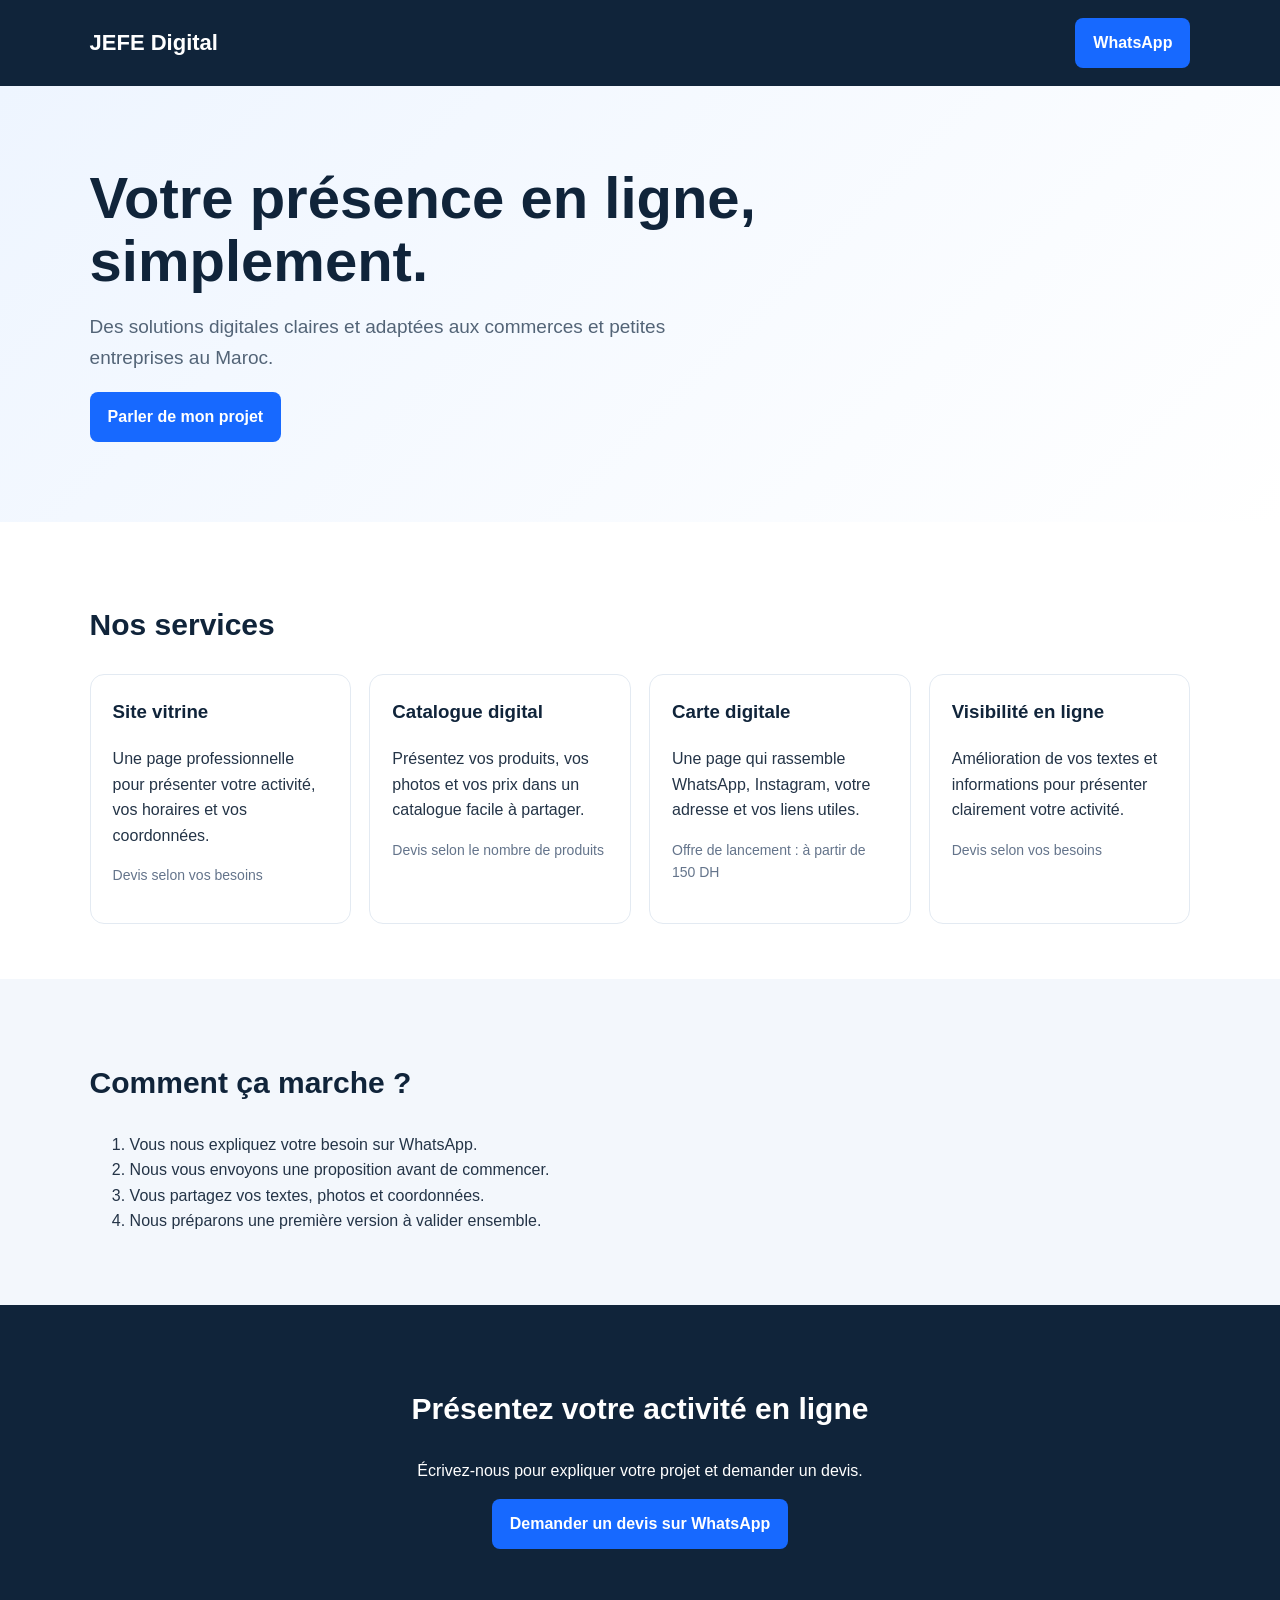
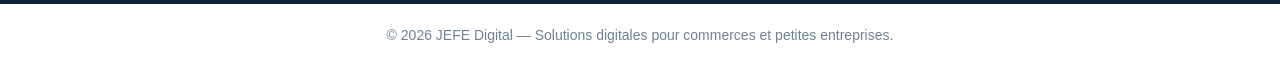
==== file.html @ 0be32b87 "Add files via upload" ====
<!DOCTYPE html>
<html lang="fr">
<head>
  <meta charset="UTF-8">
  <meta name="viewport" content="width=device-width, initial-scale=1.0">
  <meta name="description" content="Solutions digitales pour commerces et petites entreprises au Maroc.">
  <title>JEFE Digital | Solutions digitales</title>
  <style>
    * { box-sizing: border-box; }

    body {
      margin: 0;
      font-family: Arial, sans-serif;
      color: #243447;
      line-height: 1.6;
      background: #fff;
    }

    header {
      background: #10243a;
      color: white;
      padding: 18px 7%;
      display: flex;
      justify-content: space-between;
      align-items: center;
    }

    .logo {
      font-size: 22px;
      font-weight: bold;
    }

    .button {
      display: inline-block;
      color: white;
      background: #1769ff;
      text-decoration: none;
      padding: 12px 18px;
      border-radius: 8px;
      font-weight: bold;
    }

    .hero {
      padding: 80px 7%;
      background: linear-gradient(135deg, #eef5ff, #ffffff);
    }

    .hero h1 {
      max-width: 700px;
      margin: 0 0 18px;
      color: #10243a;
      font-size: clamp(36px, 6vw, 58px);
      line-height: 1.1;
    }

    .hero p {
      max-width: 650px;
      color: #536477;
      font-size: 19px;
    }

    section {
      padding: 55px 7%;
    }

    h2 {
      color: #10243a;
      font-size: 30px;
    }

    .services {
      display: grid;
      grid-template-columns: repeat(auto-fit, minmax(220px, 1fr));
      gap: 18px;
    }

    .card {
      padding: 22px;
      border: 1px solid #e3eaf2;
      border-radius: 14px;
      background: white;
    }

    .card h3 {
      margin-top: 0;
      color: #10243a;
    }

    .price {
      color: #64748b;
      font-size: 14px;
    }

    .pale {
      background: #f3f7fc;
    }

    .contact {
      text-align: center;
      color: white;
      background: #10243a;
    }

    .contact h2 {
      color: white;
    }

    footer {
      padding: 20px 7%;
      color: #718096;
      text-align: center;
      font-size: 14px;
    }

    @media (max-width: 600px) {
      header { padding: 15px 5%; }
      .hero, section { padding: 45px 6%; }
    }
  </style>
</head>
<body>

  <header>
    <div class="logo">JEFE Digital</div>
    <a class="button"
       href="https://wa.me/212600000000?text=Bonjour%2C%20je%20veux%20des%20informations"
       target="_blank" rel="noopener">
      WhatsApp
    </a>
  </header>

  <main>
    <section class="hero">
      <h1>Votre présence en ligne, simplement.</h1>
      <p>
        Des solutions digitales claires et adaptées aux commerces
        et petites entreprises au Maroc.
      </p>
      <a class="button"
         href="https://wa.me/212600000000?text=Bonjour%2C%20je%20souhaite%20parler%20de%20mon%20projet"
         target="_blank" rel="noopener">
        Parler de mon projet
      </a>
    </section>

    <section>
      <h2>Nos services</h2>

      <div class="services">
        <article class="card">
          <h3>Site vitrine</h3>
          <p>Une page professionnelle pour présenter votre activité, vos horaires et vos coordonnées.</p>
          <p class="price">Devis selon vos besoins</p>
        </article>

        <article class="card">
          <h3>Catalogue digital</h3>
          <p>Présentez vos produits, vos photos et vos prix dans un catalogue facile à partager.</p>
          <p class="price">Devis selon le nombre de produits</p>
        </article>

        <article class="card">
          <h3>Carte digitale</h3>
          <p>Une page qui rassemble WhatsApp, Instagram, votre adresse et vos liens utiles.</p>
          <p class="price">Offre de lancement : à partir de 150 DH</p>
        </article>

        <article class="card">
          <h3>Visibilité en ligne</h3>
          <p>Amélioration de vos textes et informations pour présenter clairement votre activité.</p>
          <p class="price">Devis selon vos besoins</p>
        </article>
      </div>
    </section>

    <section class="pale">
      <h2>Comment ça marche ?</h2>
      <ol>
        <li>Vous nous expliquez votre besoin sur WhatsApp.</li>
        <li>Nous vous envoyons une proposition avant de commencer.</li>
        <li>Vous partagez vos textes, photos et coordonnées.</li>
        <li>Nous préparons une première version à valider ensemble.</li>
      </ol>
    </section>

    <section class="contact">
      <h2>Présentez votre activité en ligne</h2>
      <p>Écrivez-nous pour expliquer votre projet et demander un devis.</p>
      <a class="button"
         href="https://wa.me/212600000000?text=Bonjour%2C%20je%20veux%20un%20devis"
         target="_blank" rel="noopener">
        Demander un devis sur WhatsApp
      </a>
    </section>
  </main>

  <footer>
    © 2026 JEFE Digital — Solutions digitales pour commerces et petites entreprises.
  </footer>

</body>
</html>
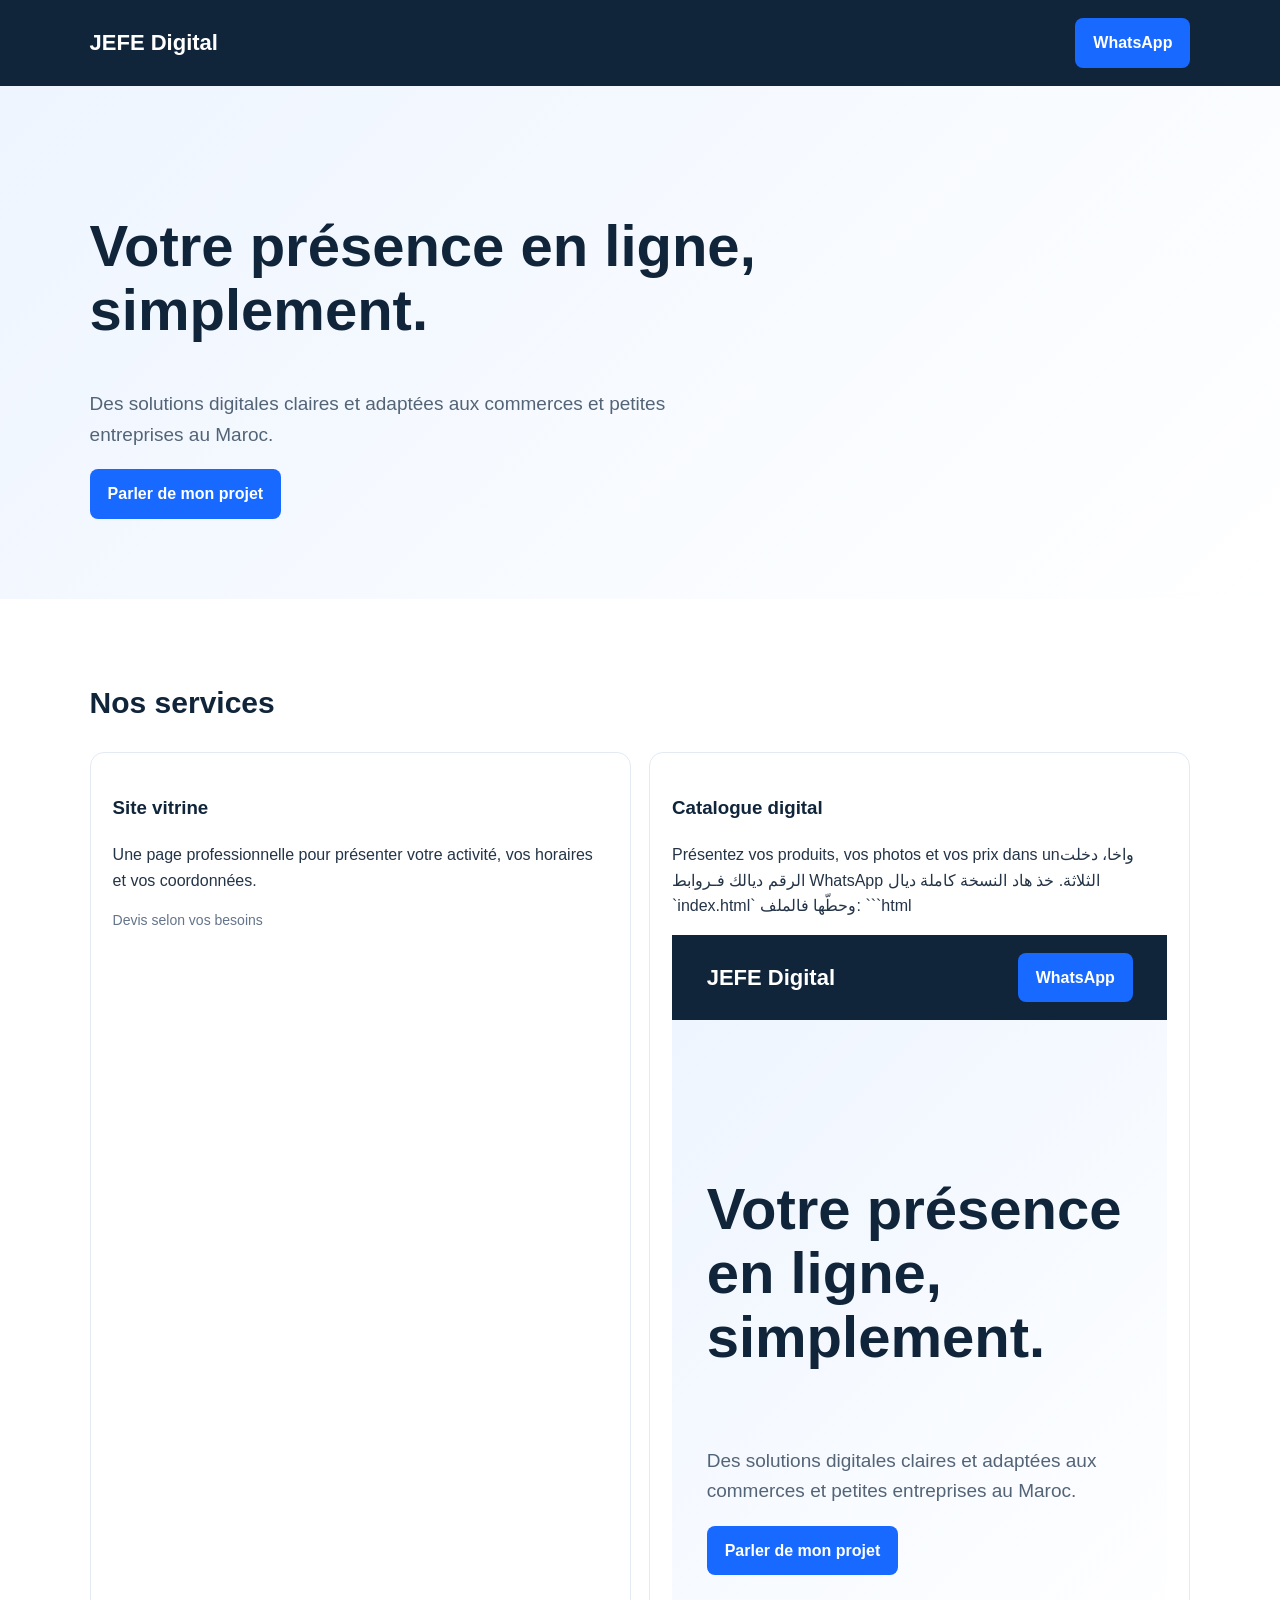
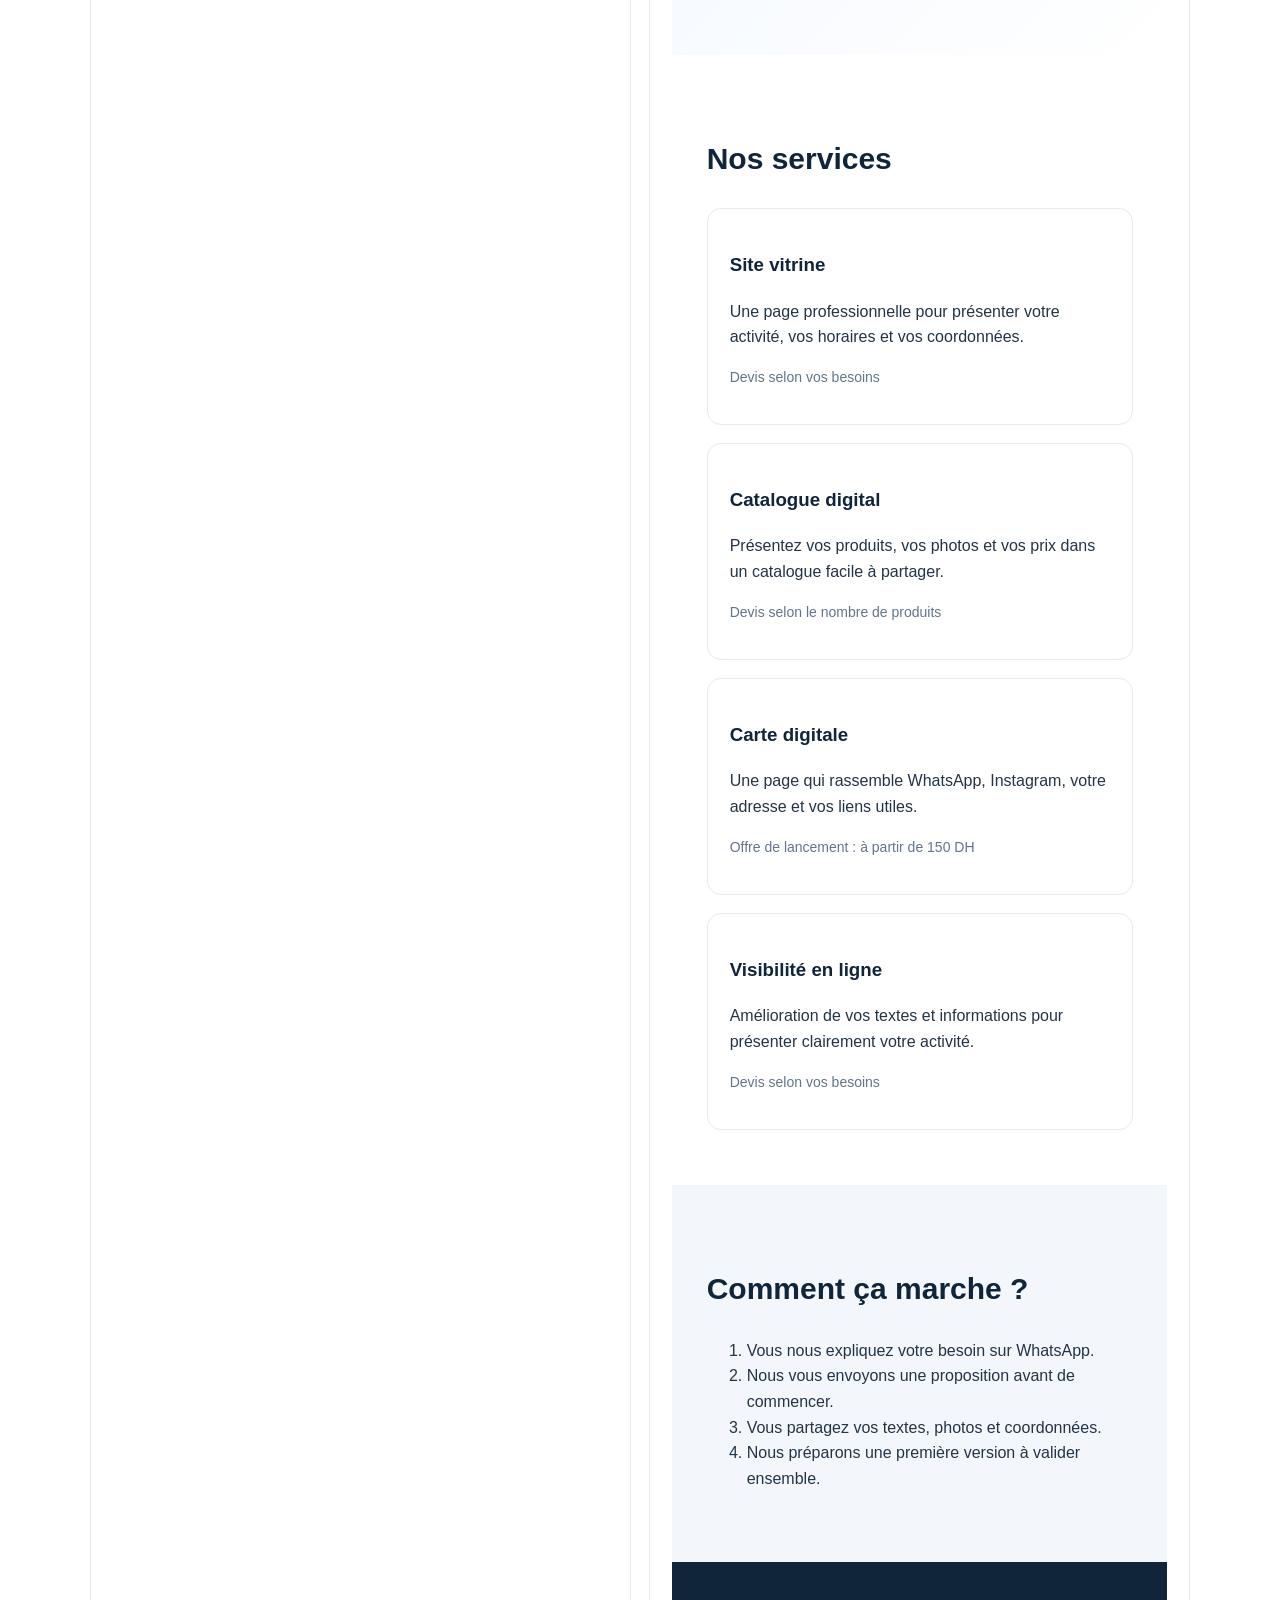
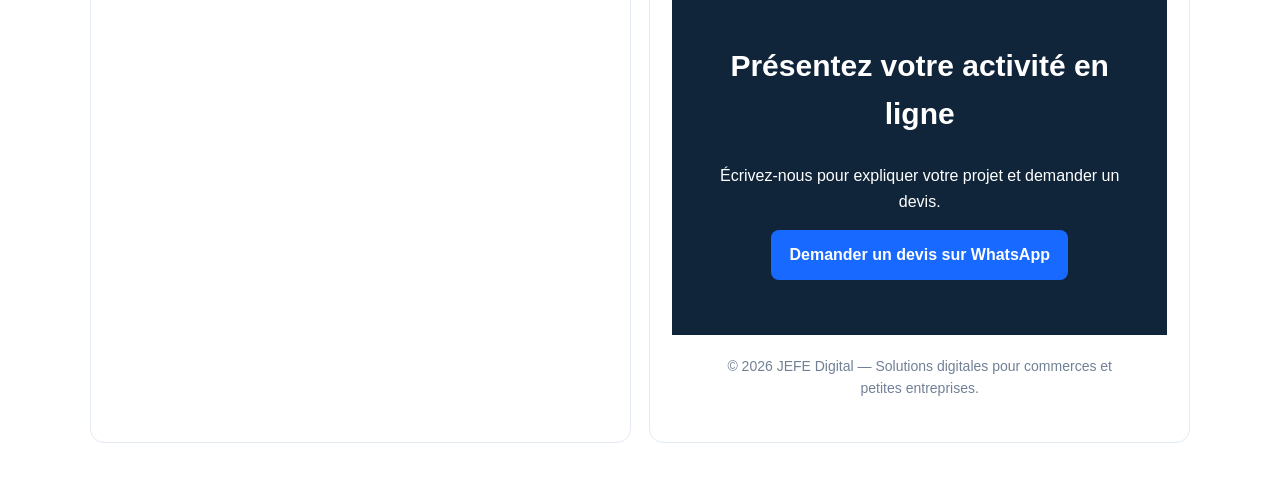
==== commit 51251329: "Add files via upload" ====
--- a/file.html
+++ b/file.html
@@ -1,3 +1,132 @@
+<!DOCTYPE html>
+<html lang="fr">
+<head>
+  <meta charset="UTF-8">
+  <meta name="viewport" content="width=device-width, initial-scale=1.0">
+  <meta name="description" content="Solutions digitales pour commerces et petites entreprises au Maroc.">
+  <title>JEFE Digital | Solutions digitales</title>
+
+  <style>
+    * { box-sizing: border-box; }
+
+    body {
+      margin: 0;
+      font-family: Arial, sans-serif;
+      color: #243447;
+      line-height: 1.6;
+    }
+
+    header {
+      background: #10243a;
+      color: white;
+      padding: 18px 7%;
+      display: flex;
+      justify-content: space-between;
+      align-items: center;
+    }
+
+    .logo { font-size: 22px; font-weight: bold; }
+
+    .button {
+      display: inline-block;
+      padding: 12px 18px;
+      border-radius: 8px;
+      background: #1769ff;
+      color: white;
+      text-decoration: none;
+      font-weight: bold;
+    }
+
+    .hero {
+      padding: 80px 7%;
+      background: linear-gradient(135deg, #eef5ff, white);
+    }
+
+    .hero h1 {
+      max-width: 700px;
+      color: #10243a;
+      font-size: clamp(36px, 6vw, 58px);
+      line-height: 1.1;
+    }
+
+    .hero p {
+      max-width: 650px;
+      color: #536477;
+      font-size: 19px;
+    }
+
+    section { padding: 55px 7%; }
+    h2 { color: #10243a; font-size: 30px; }
+
+    .services {
+      display: grid;
+      grid-template-columns: repeat(auto-fit, minmax(220px, 1fr));
+      gap: 18px;
+    }
+
+    .card {
+      padding: 22px;
+      border: 1px solid #e3eaf2;
+      border-radius: 14px;
+    }
+
+    .card h3 { color: #10243a; }
+    .price { color: #64748b; font-size: 14px; }
+    .pale { background: #f3f7fc; }
+
+    .contact {
+      background: #10243a;
+      color: white;
+      text-align: center;
+    }
+
+    .contact h2 { color: white; }
+
+    footer {
+      padding: 20px 7%;
+      color: #718096;
+      text-align: center;
+      font-size: 14px;
+    }
+
+    @media (max-width: 600px) {
+      header { padding: 15px 5%; }
+      .hero, section { padding: 45px 6%; }
+    }
+  </style>
+</head>
+
+<body>
+  <header>
+    <div class="logo">JEFE Digital</div>
+    <a class="button"
+       href="https://wa.me/212699332502?text=Bonjour%2C%20je%20veux%20des%20informations"
+       target="_blank" rel="noopener">WhatsApp</a>
+  </header>
+
+  <main>
+    <section class="hero">
+      <h1>Votre présence en ligne, simplement.</h1>
+      <p>Des solutions digitales claires et adaptées aux commerces et petites entreprises au Maroc.</p>
+      <a class="button"
+         href="https://wa.me/212699332502?text=Bonjour%2C%20je%20souhaite%20parler%20de%20mon%20projet"
+         target="_blank" rel="noopener">Parler de mon projet</a>
+    </section>
+
+    <section>
+      <h2>Nos services</h2>
+      <div class="services">
+        <article class="card">
+          <h3>Site vitrine</h3>
+          <p>Une page professionnelle pour présenter votre activité, vos horaires et vos coordonnées.</p>
+          <p class="price">Devis selon vos besoins</p>
+        </article>
+
+        <article class="card">
+          <h3>Catalogue digital</h3>
+          <p>Présentez vos produits, vos photos et vos prix dans unواخا، دخلت الرقم ديالك فـروابط WhatsApp الثلاثة. خذ هاد النسخة كاملة ديال `index.html` وحطّها فالملف:
+
+```html
 <!DOCTYPE html>
 <html lang="fr">
 <head>
@@ -7,111 +136,23 @@
   <title>JEFE Digital | Solutions digitales</title>
   <style>
     * { box-sizing: border-box; }
-
-    body {
-      margin: 0;
-      font-family: Arial, sans-serif;
-      color: #243447;
-      line-height: 1.6;
-      background: #fff;
-    }
-
-    header {
-      background: #10243a;
-      color: white;
-      padding: 18px 7%;
-      display: flex;
-      justify-content: space-between;
-      align-items: center;
-    }
-
-    .logo {
-      font-size: 22px;
-      font-weight: bold;
-    }
-
-    .button {
-      display: inline-block;
-      color: white;
-      background: #1769ff;
-      text-decoration: none;
-      padding: 12px 18px;
-      border-radius: 8px;
-      font-weight: bold;
-    }
-
-    .hero {
-      padding: 80px 7%;
-      background: linear-gradient(135deg, #eef5ff, #ffffff);
-    }
-
-    .hero h1 {
-      max-width: 700px;
-      margin: 0 0 18px;
-      color: #10243a;
-      font-size: clamp(36px, 6vw, 58px);
-      line-height: 1.1;
-    }
-
-    .hero p {
-      max-width: 650px;
-      color: #536477;
-      font-size: 19px;
-    }
-
-    section {
-      padding: 55px 7%;
-    }
-
-    h2 {
-      color: #10243a;
-      font-size: 30px;
-    }
-
-    .services {
-      display: grid;
-      grid-template-columns: repeat(auto-fit, minmax(220px, 1fr));
-      gap: 18px;
-    }
-
-    .card {
-      padding: 22px;
-      border: 1px solid #e3eaf2;
-      border-radius: 14px;
-      background: white;
-    }
-
-    .card h3 {
-      margin-top: 0;
-      color: #10243a;
-    }
-
-    .price {
-      color: #64748b;
-      font-size: 14px;
-    }
-
-    .pale {
-      background: #f3f7fc;
-    }
-
-    .contact {
-      text-align: center;
-      color: white;
-      background: #10243a;
-    }
-
-    .contact h2 {
-      color: white;
-    }
-
-    footer {
-      padding: 20px 7%;
-      color: #718096;
-      text-align: center;
-      font-size: 14px;
-    }
-
+    body { margin: 0; font-family: Arial, sans-serif; color: #243447; line-height: 1.6; }
+    header { background: #10243a; color: white; padding: 18px 7%; display: flex; justify-content: space-between; align-items: center; }
+    .logo { font-size: 22px; font-weight: bold; }
+    .button { display: inline-block; padding: 12px 18px; border-radius: 8px; background: #1769ff; color: white; text-decoration: none; font-weight: bold; }
+    .hero { padding: 80px 7%; background: linear-gradient(135deg, #eef5ff, white); }
+    .hero h1 { max-width: 700px; color: #10243a; font-size: clamp(36px, 6vw, 58px); line-height: 1.1; }
+    .hero p { max-width: 650px; color: #536477; font-size: 19px; }
+    section { padding: 55px 7%; }
+    h2 { color: #10243a; font-size: 30px; }
+    .services { display: grid; grid-template-columns: repeat(auto-fit, minmax(220px, 1fr)); gap: 18px; }
+    .card { padding: 22px; border: 1px solid #e3eaf2; border-radius: 14px; }
+    .card h3 { color: #10243a; }
+    .price { color: #64748b; font-size: 14px; }
+    .pale { background: #f3f7fc; }
+    .contact { background: #10243a; color: white; text-align: center; }
+    .contact h2 { color: white; }
+    footer { padding: 20px 7%; color: #718096; text-align: center; font-size: 14px; }
     @media (max-width: 600px) {
       header { padding: 15px 5%; }
       .hero, section { padding: 45px 6%; }
@@ -119,52 +160,36 @@
   </style>
 </head>
 <body>
-
   <header>
     <div class="logo">JEFE Digital</div>
-    <a class="button"
-       href="https://wa.me/212600000000?text=Bonjour%2C%20je%20veux%20des%20informations"
-       target="_blank" rel="noopener">
-      WhatsApp
-    </a>
+    <a class="button" href="https://wa.me/212699332502?text=Bonjour%2C%20je%20veux%20des%20informations" target="\_blank" rel="noopener">WhatsApp</a>
   </header>
 
   <main>
     <section class="hero">
       <h1>Votre présence en ligne, simplement.</h1>
-      <p>
-        Des solutions digitales claires et adaptées aux commerces
-        et petites entreprises au Maroc.
-      </p>
-      <a class="button"
-         href="https://wa.me/212600000000?text=Bonjour%2C%20je%20souhaite%20parler%20de%20mon%20projet"
-         target="_blank" rel="noopener">
-        Parler de mon projet
-      </a>
+      <p>Des solutions digitales claires et adaptées aux commerces et petites entreprises au Maroc.</p>
+      <a class="button" href="https://wa.me/212699332502?text=Bonjour%2C%20je%20souhaite%20parler%20de%20mon%20projet" target="\_blank" rel="noopener">Parler de mon projet</a>
     </section>
 
     <section>
       <h2>Nos services</h2>
-
       <div class="services">
         <article class="card">
           <h3>Site vitrine</h3>
           <p>Une page professionnelle pour présenter votre activité, vos horaires et vos coordonnées.</p>
           <p class="price">Devis selon vos besoins</p>
         </article>
-
         <article class="card">
           <h3>Catalogue digital</h3>
           <p>Présentez vos produits, vos photos et vos prix dans un catalogue facile à partager.</p>
           <p class="price">Devis selon le nombre de produits</p>
         </article>
-
         <article class="card">
           <h3>Carte digitale</h3>
           <p>Une page qui rassemble WhatsApp, Instagram, votre adresse et vos liens utiles.</p>
           <p class="price">Offre de lancement : à partir de 150 DH</p>
         </article>
-
         <article class="card">
           <h3>Visibilité en ligne</h3>
           <p>Amélioration de vos textes et informations pour présenter clairement votre activité.</p>
@@ -186,17 +211,10 @@
     <section class="contact">
       <h2>Présentez votre activité en ligne</h2>
       <p>Écrivez-nous pour expliquer votre projet et demander un devis.</p>
-      <a class="button"
-         href="https://wa.me/212600000000?text=Bonjour%2C%20je%20veux%20un%20devis"
-         target="_blank" rel="noopener">
-        Demander un devis sur WhatsApp
-      </a>
+      <a class="button" href="https://wa.me/212699332502?text=Bonjour%2C%20je%20veux%20un%20devis" target="\_blank" rel="noopener">Demander un devis sur WhatsApp</a>
     </section>
   </main>
 
-  <footer>
-    © 2026 JEFE Digital — Solutions digitales pour commerces et petites entreprises.
-  </footer>
-
+  <footer>© 2026 JEFE Digital — Solutions digitales pour commerces et petites entreprises.</footer>
 </body>
 </html>
